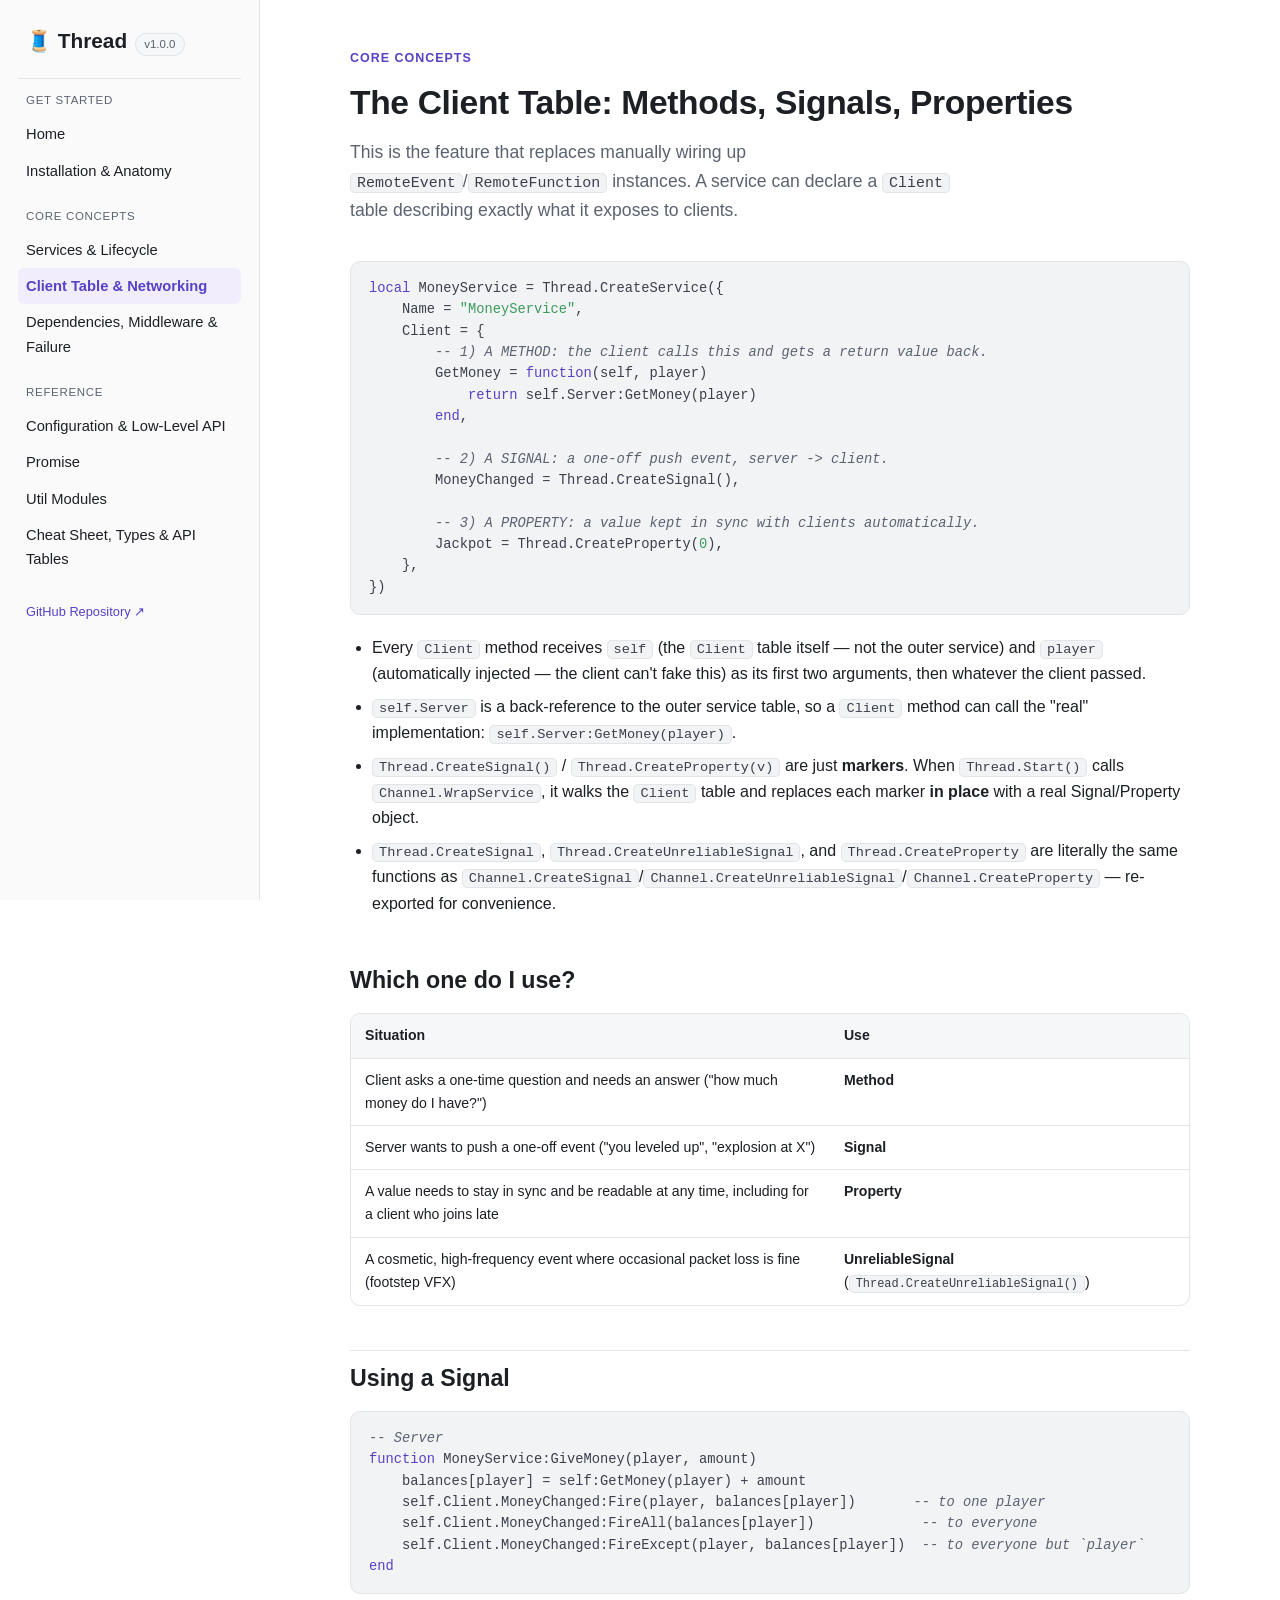
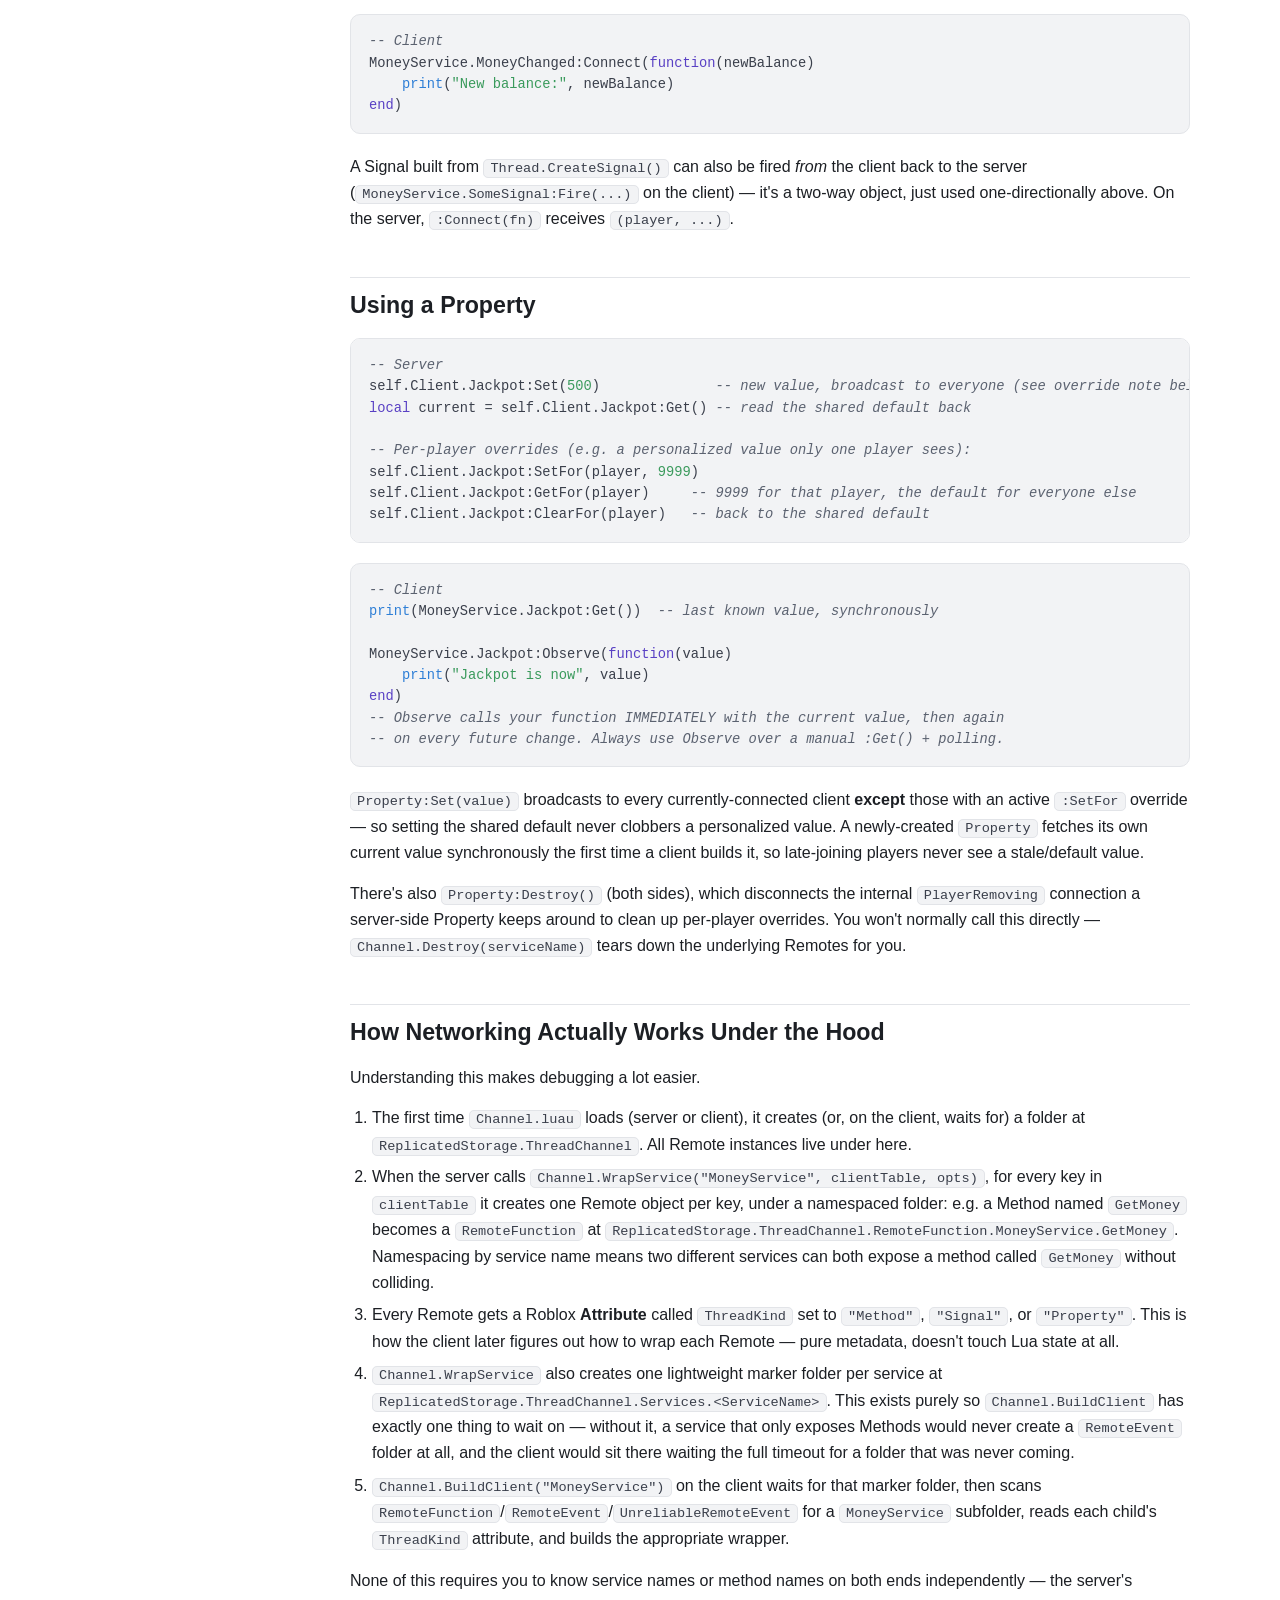
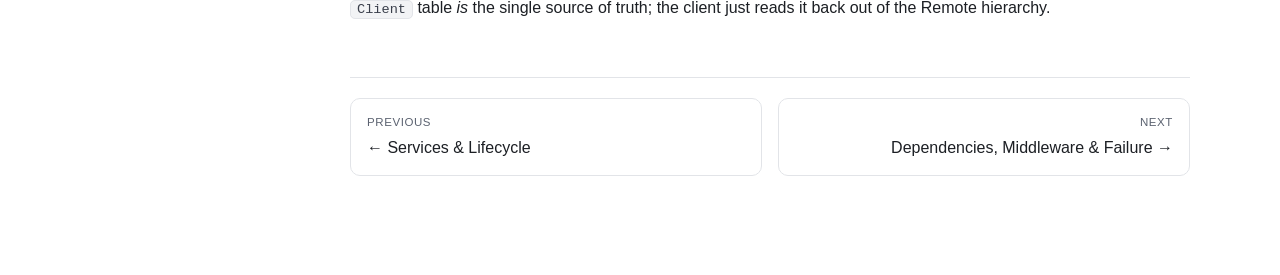
==== docs/client-table.html @ 024386af "Add a hand-written, multi-page documentation website under /docs No Node/Moonwave/build step - plain" ====
<!doctype html>
<html lang="en">
<head>
<meta charset="utf-8">
<meta name="viewport" content="width=device-width, initial-scale=1">
<title>Client Table & Networking — Thread</title>
<meta name="description" content="Methods, Signals, and Properties in Thread's Client table, and how the networking works under the hood.">
<link rel="icon" href="data:image/svg+xml,<svg xmlns=%22http://www.w3.org/2000/svg%22 viewBox=%220 0 100 100%22><text y=%22.9em%22 font-size=%2290%22>🧵</text></svg>">
<link rel="stylesheet" href="assets/style.css">
</head>
<body>
<div class="layout">

<button class="menu-toggle">☰ Menu</button>

<nav class="sidebar">
	<div class="sidebar-brand">
		<span class="logo">🧵 Thread</span>
		<span class="version">v1.0.0</span>
	</div>

	<div class="nav-group">
		<div class="nav-group-title">Get Started</div>
		<a href="index.html">Home</a>
		<a href="installation.html">Installation &amp; Anatomy</a>
	</div>

	<div class="nav-group">
		<div class="nav-group-title">Core Concepts</div>
		<a href="services.html">Services &amp; Lifecycle</a>
		<a href="client-table.html" class="active">Client Table &amp; Networking</a>
		<a href="dependencies-middleware.html">Dependencies, Middleware &amp; Failure</a>
	</div>

	<div class="nav-group">
		<div class="nav-group-title">Reference</div>
		<a href="configuration.html">Configuration &amp; Low-Level API</a>
		<a href="promise.html">Promise</a>
		<a href="utilities.html">Util Modules</a>
		<a href="reference.html">Cheat Sheet, Types &amp; API Tables</a>
	</div>

	<div class="sidebar-footer">
		<a href="https://github.com/realthonik/Thread" target="_blank" rel="noopener">GitHub Repository ↗</a>
	</div>
</nav>

<main>
<div class="content">

	<div class="eyebrow">Core Concepts</div>
	<h1>The Client Table: Methods, Signals, Properties</h1>
	<p class="lede">
		This is the feature that replaces manually wiring up <code>RemoteEvent</code>/<code>RemoteFunction</code>
		instances. A service can declare a <code>Client</code> table describing exactly what
		it exposes to clients.
	</p>

	<pre><code><span class="tok-keyword">local</span> MoneyService = Thread.CreateService({
    Name = <span class="tok-string">"MoneyService"</span>,
    Client = {
        <span class="tok-comment">-- 1) A METHOD: the client calls this and gets a return value back.</span>
        GetMoney = <span class="tok-keyword">function</span>(self, player)
            <span class="tok-keyword">return</span> self.Server:GetMoney(player)
        <span class="tok-keyword">end</span>,

        <span class="tok-comment">-- 2) A SIGNAL: a one-off push event, server -> client.</span>
        MoneyChanged = Thread.CreateSignal(),

        <span class="tok-comment">-- 3) A PROPERTY: a value kept in sync with clients automatically.</span>
        Jackpot = Thread.CreateProperty(<span class="tok-string">0</span>),
    },
})</code></pre>

	<ul>
		<li>Every <code>Client</code> method receives <code>self</code> (the <code>Client</code> table itself — not the outer service) and <code>player</code> (automatically injected — the client can't fake this) as its first two arguments, then whatever the client passed.</li>
		<li><code>self.Server</code> is a back-reference to the outer service table, so a <code>Client</code> method can call the "real" implementation: <code>self.Server:GetMoney(player)</code>.</li>
		<li><code>Thread.CreateSignal()</code> / <code>Thread.CreateProperty(v)</code> are just <strong>markers</strong>. When <code>Thread.Start()</code> calls <code>Channel.WrapService</code>, it walks the <code>Client</code> table and replaces each marker <strong>in place</strong> with a real Signal/Property object.</li>
		<li><code>Thread.CreateSignal</code>, <code>Thread.CreateUnreliableSignal</code>, and <code>Thread.CreateProperty</code> are literally the same functions as <code>Channel.CreateSignal</code>/<code>Channel.CreateUnreliableSignal</code>/<code>Channel.CreateProperty</code> — re-exported for convenience.</li>
	</ul>

	<h2>Which one do I use?</h2>
	<div class="table-wrap">
	<table>
		<tr><th>Situation</th><th>Use</th></tr>
		<tr><td>Client asks a one-time question and needs an answer ("how much money do I have?")</td><td><strong>Method</strong></td></tr>
		<tr><td>Server wants to push a one-off event ("you leveled up", "explosion at X")</td><td><strong>Signal</strong></td></tr>
		<tr><td>A value needs to stay in sync and be readable at any time, including for a client who joins late</td><td><strong>Property</strong></td></tr>
		<tr><td>A cosmetic, high-frequency event where occasional packet loss is fine (footstep VFX)</td><td><strong>UnreliableSignal</strong> (<code>Thread.CreateUnreliableSignal()</code>)</td></tr>
	</table>
	</div>

	<h2>Using a Signal</h2>
	<pre><code><span class="tok-comment">-- Server</span>
<span class="tok-keyword">function</span> MoneyService:GiveMoney(player, amount)
    balances[player] = self:GetMoney(player) + amount
    self.Client.MoneyChanged:Fire(player, balances[player])       <span class="tok-comment">-- to one player</span>
    self.Client.MoneyChanged:FireAll(balances[player])             <span class="tok-comment">-- to everyone</span>
    self.Client.MoneyChanged:FireExcept(player, balances[player])  <span class="tok-comment">-- to everyone but `player`</span>
<span class="tok-keyword">end</span></code></pre>

	<pre><code><span class="tok-comment">-- Client</span>
MoneyService.MoneyChanged:Connect(<span class="tok-keyword">function</span>(newBalance)
    <span class="tok-func">print</span>(<span class="tok-string">"New balance:"</span>, newBalance)
<span class="tok-keyword">end</span>)</code></pre>

	<p>
		A Signal built from <code>Thread.CreateSignal()</code> can also be fired <em>from</em>
		the client back to the server (<code>MoneyService.SomeSignal:Fire(...)</code> on the
		client) — it's a two-way object, just used one-directionally above. On the server,
		<code>:Connect(fn)</code> receives <code>(player, ...)</code>.
	</p>

	<h2>Using a Property</h2>
	<pre><code><span class="tok-comment">-- Server</span>
self.Client.Jackpot:Set(<span class="tok-string">500</span>)              <span class="tok-comment">-- new value, broadcast to everyone (see override note below)</span>
<span class="tok-keyword">local</span> current = self.Client.Jackpot:Get() <span class="tok-comment">-- read the shared default back</span>

<span class="tok-comment">-- Per-player overrides (e.g. a personalized value only one player sees):</span>
self.Client.Jackpot:SetFor(player, <span class="tok-string">9999</span>)
self.Client.Jackpot:GetFor(player)     <span class="tok-comment">-- 9999 for that player, the default for everyone else</span>
self.Client.Jackpot:ClearFor(player)   <span class="tok-comment">-- back to the shared default</span></code></pre>

	<pre><code><span class="tok-comment">-- Client</span>
<span class="tok-func">print</span>(MoneyService.Jackpot:Get())  <span class="tok-comment">-- last known value, synchronously</span>

MoneyService.Jackpot:Observe(<span class="tok-keyword">function</span>(value)
    <span class="tok-func">print</span>(<span class="tok-string">"Jackpot is now"</span>, value)
<span class="tok-keyword">end</span>)
<span class="tok-comment">-- Observe calls your function IMMEDIATELY with the current value, then again</span>
<span class="tok-comment">-- on every future change. Always use Observe over a manual :Get() + polling.</span></code></pre>

	<p>
		<code>Property:Set(value)</code> broadcasts to every currently-connected client
		<strong>except</strong> those with an active <code>:SetFor</code> override — so setting
		the shared default never clobbers a personalized value. A newly-created
		<code>Property</code> fetches its own current value synchronously the first time a
		client builds it, so late-joining players never see a stale/default value.
	</p>

	<p>
		There's also <code>Property:Destroy()</code> (both sides), which disconnects the
		internal <code>PlayerRemoving</code> connection a server-side Property keeps around
		to clean up per-player overrides. You won't normally call this directly —
		<code>Channel.Destroy(serviceName)</code> tears down the underlying Remotes for you.
	</p>

	<h2>How Networking Actually Works Under the Hood</h2>
	<p>Understanding this makes debugging a lot easier.</p>
	<ol>
		<li>The first time <code>Channel.luau</code> loads (server or client), it creates (or, on the client, waits for) a folder at <code>ReplicatedStorage.ThreadChannel</code>. All Remote instances live under here.</li>
		<li>When the server calls <code>Channel.WrapService("MoneyService", clientTable, opts)</code>, for every key in <code>clientTable</code> it creates one Remote object per key, under a namespaced folder: e.g. a Method named <code>GetMoney</code> becomes a <code>RemoteFunction</code> at <code>ReplicatedStorage.ThreadChannel.RemoteFunction.MoneyService.GetMoney</code>. Namespacing by service name means two different services can both expose a method called <code>GetMoney</code> without colliding.</li>
		<li>Every Remote gets a Roblox <strong>Attribute</strong> called <code>ThreadKind</code> set to <code>"Method"</code>, <code>"Signal"</code>, or <code>"Property"</code>. This is how the client later figures out how to wrap each Remote — pure metadata, doesn't touch Lua state at all.</li>
		<li><code>Channel.WrapService</code> also creates one lightweight marker folder per service at <code>ReplicatedStorage.ThreadChannel.Services.&lt;ServiceName&gt;</code>. This exists purely so <code>Channel.BuildClient</code> has exactly one thing to wait on — without it, a service that only exposes Methods would never create a <code>RemoteEvent</code> folder at all, and the client would sit there waiting the full timeout for a folder that was never coming.</li>
		<li><code>Channel.BuildClient("MoneyService")</code> on the client waits for that marker folder, then scans <code>RemoteFunction</code>/<code>RemoteEvent</code>/<code>UnreliableRemoteEvent</code> for a <code>MoneyService</code> subfolder, reads each child's <code>ThreadKind</code> attribute, and builds the appropriate wrapper.</li>
	</ol>
	<p>
		None of this requires you to know service names or method names on both ends
		independently — the server's <code>Client</code> table <em>is</em> the single source
		of truth; the client just reads it back out of the Remote hierarchy.
	</p>

	<div class="page-nav">
		<a href="services.html">
			<span class="dir">Previous</span>
			← Services &amp; Lifecycle
		</a>
		<a class="next" href="dependencies-middleware.html">
			<span class="dir">Next</span>
			Dependencies, Middleware &amp; Failure →
		</a>
	</div>

</div>
</main>
</div>
<script src="assets/main.js"></script>
</body>
</html>
---- docs/assets/style.css ----
:root {
	--bg: #ffffff;
	--bg-elevated: #f6f7f9;
	--bg-code: #f2f3f5;
	--border: #e2e4e8;
	--text: #1c1f24;
	--text-muted: #5b6270;
	--accent: #6e56cf;
	--accent-strong: #5940c4;
	--accent-bg: #f1edfc;
	--sidebar-bg: #fafafb;
	--warn-bg: #fff8e6;
	--warn-border: #f0d98c;
	--code-text: #3a3f4b;
	--shadow: 0 1px 2px rgba(20, 20, 30, 0.06);
}

@media (prefers-color-scheme: dark) {
	:root {
		--bg: #14161a;
		--bg-elevated: #1b1e24;
		--bg-code: #1c1f26;
		--border: #2a2e37;
		--text: #e7e9ee;
		--text-muted: #9aa1b1;
		--accent: #a48cf2;
		--accent-strong: #b9a4f5;
		--accent-bg: #221d3a;
		--sidebar-bg: #101216;
		--warn-bg: #2b2712;
		--warn-border: #5c4f1a;
		--code-text: #d7dae2;
		--shadow: 0 1px 2px rgba(0, 0, 0, 0.35);
	}
}

* {
	box-sizing: border-box;
}

html {
	scroll-behavior: smooth;
}

body {
	margin: 0;
	font-family: -apple-system, BlinkMacSystemFont, "Segoe UI", Inter, Roboto, Helvetica, Arial, sans-serif;
	background: var(--bg);
	color: var(--text);
	line-height: 1.65;
	-webkit-font-smoothing: antialiased;
}

code, pre, kbd {
	font-family: ui-monospace, "Cascadia Code", "SFMono-Regular", Menlo, Consolas, monospace;
}

a {
	color: var(--accent-strong);
	text-decoration: none;
}

a:hover {
	text-decoration: underline;
}

/* ---------- Layout ---------- */

.layout {
	display: flex;
	min-height: 100vh;
}

.sidebar {
	width: 260px;
	flex-shrink: 0;
	background: var(--sidebar-bg);
	border-right: 1px solid var(--border);
	padding: 24px 18px 40px;
	position: sticky;
	top: 0;
	height: 100vh;
	overflow-y: auto;
}

.sidebar-brand {
	display: flex;
	align-items: baseline;
	gap: 8px;
	padding: 0 8px 20px;
	margin-bottom: 12px;
	border-bottom: 1px solid var(--border);
}

.sidebar-brand .logo {
	font-size: 1.3rem;
	font-weight: 700;
	color: var(--text);
}

.sidebar-brand .version {
	font-size: 0.72rem;
	color: var(--text-muted);
	background: var(--bg-elevated);
	border: 1px solid var(--border);
	border-radius: 999px;
	padding: 1px 8px;
}

.nav-group {
	margin-bottom: 18px;
}

.nav-group-title {
	font-size: 0.72rem;
	text-transform: uppercase;
	letter-spacing: 0.06em;
	color: var(--text-muted);
	padding: 0 8px;
	margin-bottom: 6px;
}

.nav-group a {
	display: block;
	padding: 6px 8px;
	border-radius: 6px;
	font-size: 0.92rem;
	color: var(--text);
}

.nav-group a:hover {
	background: var(--bg-elevated);
	text-decoration: none;
}

.nav-group a.active {
	background: var(--accent-bg);
	color: var(--accent-strong);
	font-weight: 600;
}

.sidebar-footer {
	margin-top: 24px;
	padding: 0 8px;
	font-size: 0.8rem;
	color: var(--text-muted);
}

.menu-toggle {
	display: none;
}

main {
	flex: 1;
	min-width: 0;
	padding: 48px 40px 100px;
}

.content {
	max-width: 840px;
	margin: 0 auto;
}

/* ---------- Page chrome inside content ---------- */

.eyebrow {
	font-size: 0.78rem;
	text-transform: uppercase;
	letter-spacing: 0.08em;
	color: var(--accent-strong);
	font-weight: 700;
	margin-bottom: 6px;
}

h1 {
	font-size: 2.1rem;
	margin: 0 0 8px;
	letter-spacing: -0.01em;
}

.lede {
	font-size: 1.1rem;
	color: var(--text-muted);
	margin: 0 0 36px;
	max-width: 65ch;
}

h2 {
	font-size: 1.45rem;
	margin: 44px 0 14px;
	padding-top: 8px;
	border-top: 1px solid var(--border);
	scroll-margin-top: 20px;
}

h2:first-of-type {
	border-top: none;
	padding-top: 0;
}

h3 {
	font-size: 1.12rem;
	margin: 30px 0 10px;
	scroll-margin-top: 20px;
}

p {
	margin: 0 0 14px;
}

ul, ol {
	margin: 0 0 16px;
	padding-left: 22px;
}

li {
	margin-bottom: 6px;
}

strong {
	color: var(--text);
}

/* ---------- Code ---------- */

pre {
	background: var(--bg-code);
	border: 1px solid var(--border);
	border-radius: 10px;
	padding: 16px 18px;
	overflow-x: auto;
	margin: 0 0 20px;
	font-size: 0.86rem;
	line-height: 1.55;
}

pre code {
	color: var(--code-text);
	background: none;
	padding: 0;
}

p code, li code, td code, h3 code, h2 code {
	background: var(--bg-code);
	border: 1px solid var(--border);
	border-radius: 5px;
	padding: 1px 6px;
	font-size: 0.85em;
	color: var(--code-text);
}

.tok-comment { color: var(--text-muted); font-style: italic; }
.tok-string { color: #3a9a5c; }
.tok-keyword { color: var(--accent-strong); }
.tok-func { color: #2f7fd6; }

@media (prefers-color-scheme: dark) {
	.tok-string { color: #7fcf9e; }
	.tok-func { color: #79a9e8; }
}

/* ---------- Tables ---------- */

.table-wrap {
	overflow-x: auto;
	margin: 0 0 20px;
	border: 1px solid var(--border);
	border-radius: 10px;
}

table {
	border-collapse: collapse;
	width: 100%;
	font-size: 0.88rem;
}

th, td {
	text-align: left;
	padding: 10px 14px;
	border-bottom: 1px solid var(--border);
	vertical-align: top;
}

th {
	background: var(--bg-elevated);
	font-weight: 600;
	white-space: nowrap;
}

tr:last-child td {
	border-bottom: none;
}

/* ---------- Callouts ---------- */

.callout {
	border: 1px solid var(--border);
	background: var(--bg-elevated);
	border-radius: 10px;
	padding: 14px 18px;
	margin: 0 0 20px;
}

.callout-title {
	font-weight: 700;
	font-size: 0.85rem;
	text-transform: uppercase;
	letter-spacing: 0.04em;
	margin-bottom: 6px;
	color: var(--accent-strong);
}

.callout.warn {
	background: var(--warn-bg);
	border-color: var(--warn-border);
}

.callout.warn .callout-title {
	color: #9a7412;
}

@media (prefers-color-scheme: dark) {
	.callout.warn .callout-title {
		color: #e0c25c;
	}
}

/* ---------- Cards (index page) ---------- */

.card-grid {
	display: grid;
	grid-template-columns: repeat(auto-fit, minmax(240px, 1fr));
	gap: 14px;
	margin: 0 0 32px;
}

.card {
	display: block;
	border: 1px solid var(--border);
	border-radius: 12px;
	padding: 18px 20px;
	background: var(--bg-elevated);
	box-shadow: var(--shadow);
}

.card:hover {
	border-color: var(--accent);
	text-decoration: none;
}

.card-title {
	font-weight: 700;
	color: var(--text);
	margin-bottom: 6px;
	font-size: 1rem;
}

.card-desc {
	color: var(--text-muted);
	font-size: 0.88rem;
	margin: 0;
}

.badges {
	display: flex;
	gap: 8px;
	flex-wrap: wrap;
	margin-bottom: 28px;
}

.badge {
	display: inline-flex;
	align-items: center;
	gap: 5px;
	font-size: 0.76rem;
	font-weight: 600;
	padding: 4px 10px;
	border-radius: 999px;
	background: var(--accent-bg);
	color: var(--accent-strong);
	border: 1px solid var(--border);
}

.page-nav {
	display: flex;
	justify-content: space-between;
	gap: 16px;
	margin-top: 56px;
	padding-top: 20px;
	border-top: 1px solid var(--border);
}

.page-nav a {
	flex: 1;
	border: 1px solid var(--border);
	border-radius: 10px;
	padding: 14px 16px;
	color: var(--text);
}

.page-nav a:hover {
	border-color: var(--accent);
	text-decoration: none;
}

.page-nav .dir {
	display: block;
	font-size: 0.72rem;
	text-transform: uppercase;
	letter-spacing: 0.05em;
	color: var(--text-muted);
	margin-bottom: 3px;
}

.page-nav .next {
	text-align: right;
}

/* ---------- Responsive ---------- */

@media (max-width: 860px) {
	.sidebar {
		position: fixed;
		z-index: 20;
		left: 0;
		top: 0;
		transform: translateX(-100%);
		transition: transform 0.18s ease;
		box-shadow: 4px 0 16px rgba(0, 0, 0, 0.2);
	}

	.sidebar.open {
		transform: translateX(0);
	}

	.menu-toggle {
		display: inline-flex;
		align-items: center;
		gap: 8px;
		position: sticky;
		top: 0;
		z-index: 10;
		background: var(--bg);
		border-bottom: 1px solid var(--border);
		width: 100%;
		padding: 14px 16px;
		font-weight: 700;
		cursor: pointer;
		color: var(--text);
	}

	main {
		padding: 0 20px 80px;
	}

	.content {
		padding-top: 24px;
	}
}
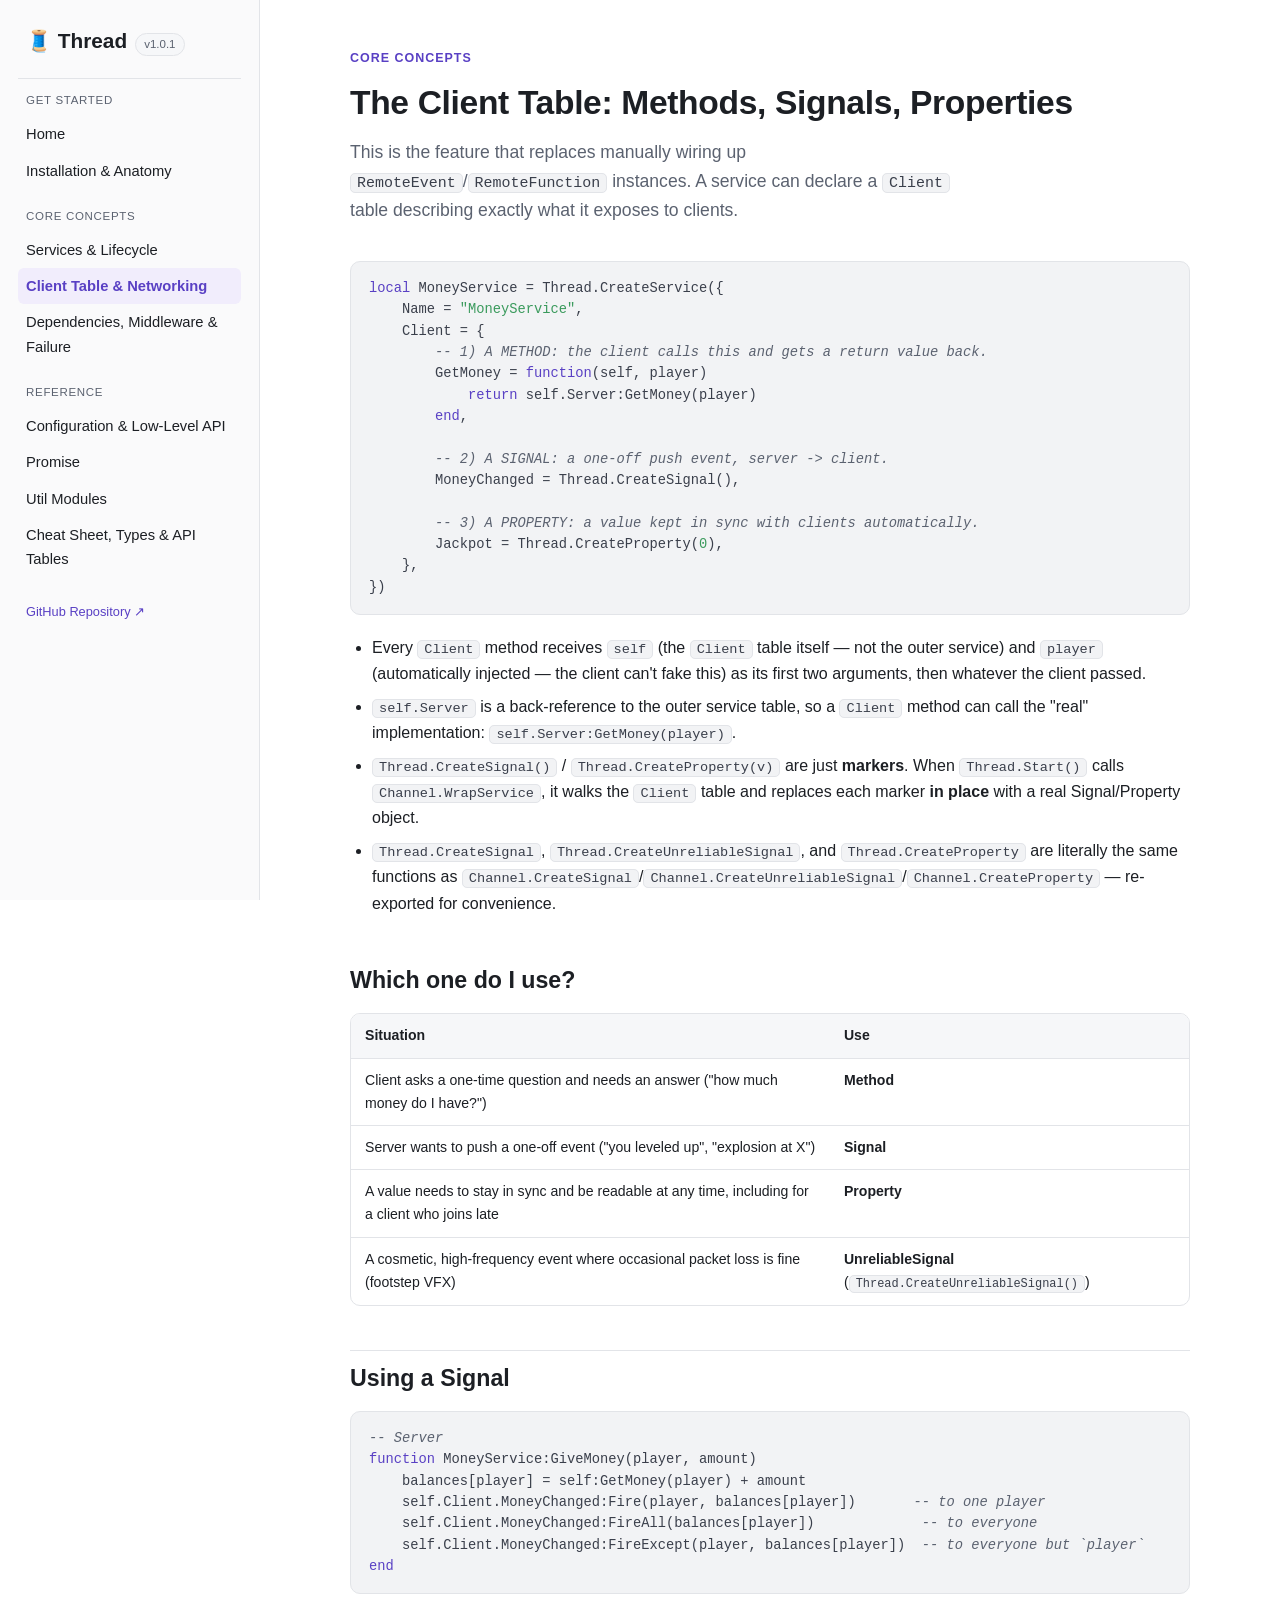
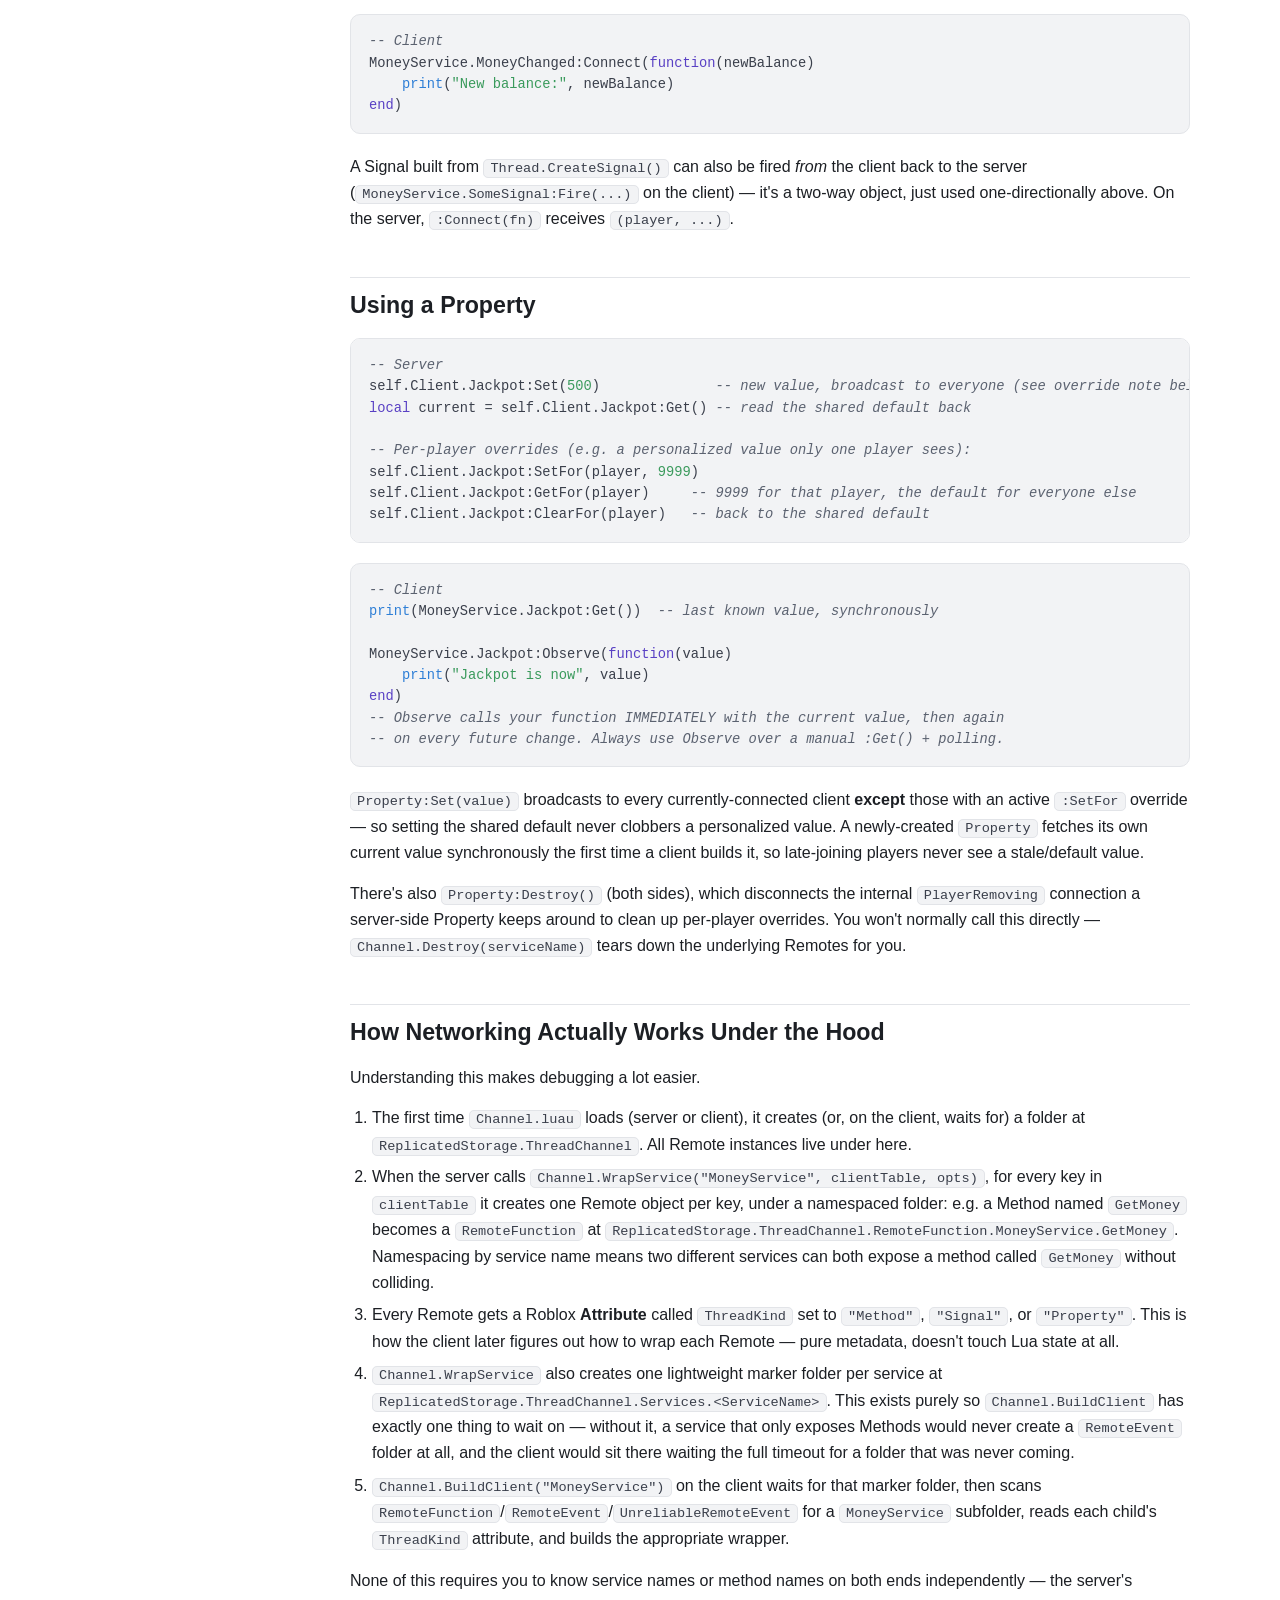
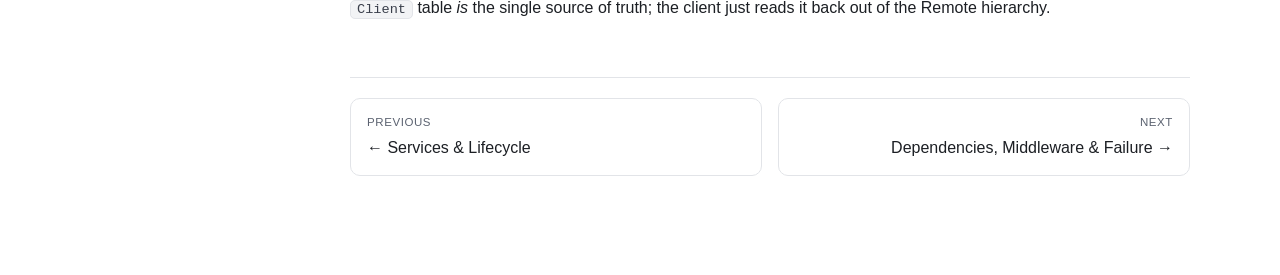
==== commit 21b3db6f: "Sync Thread.Version and docs site badges to v1.0.1" ====
--- a/docs/client-table.html
+++ b/docs/client-table.html
@@ -16,7 +16,7 @@
 <nav class="sidebar">
 	<div class="sidebar-brand">
 		<span class="logo">🧵 Thread</span>
-		<span class="version">v1.0.0</span>
+		<span class="version">v1.0.1</span>
 	</div>
 
 	<div class="nav-group">
